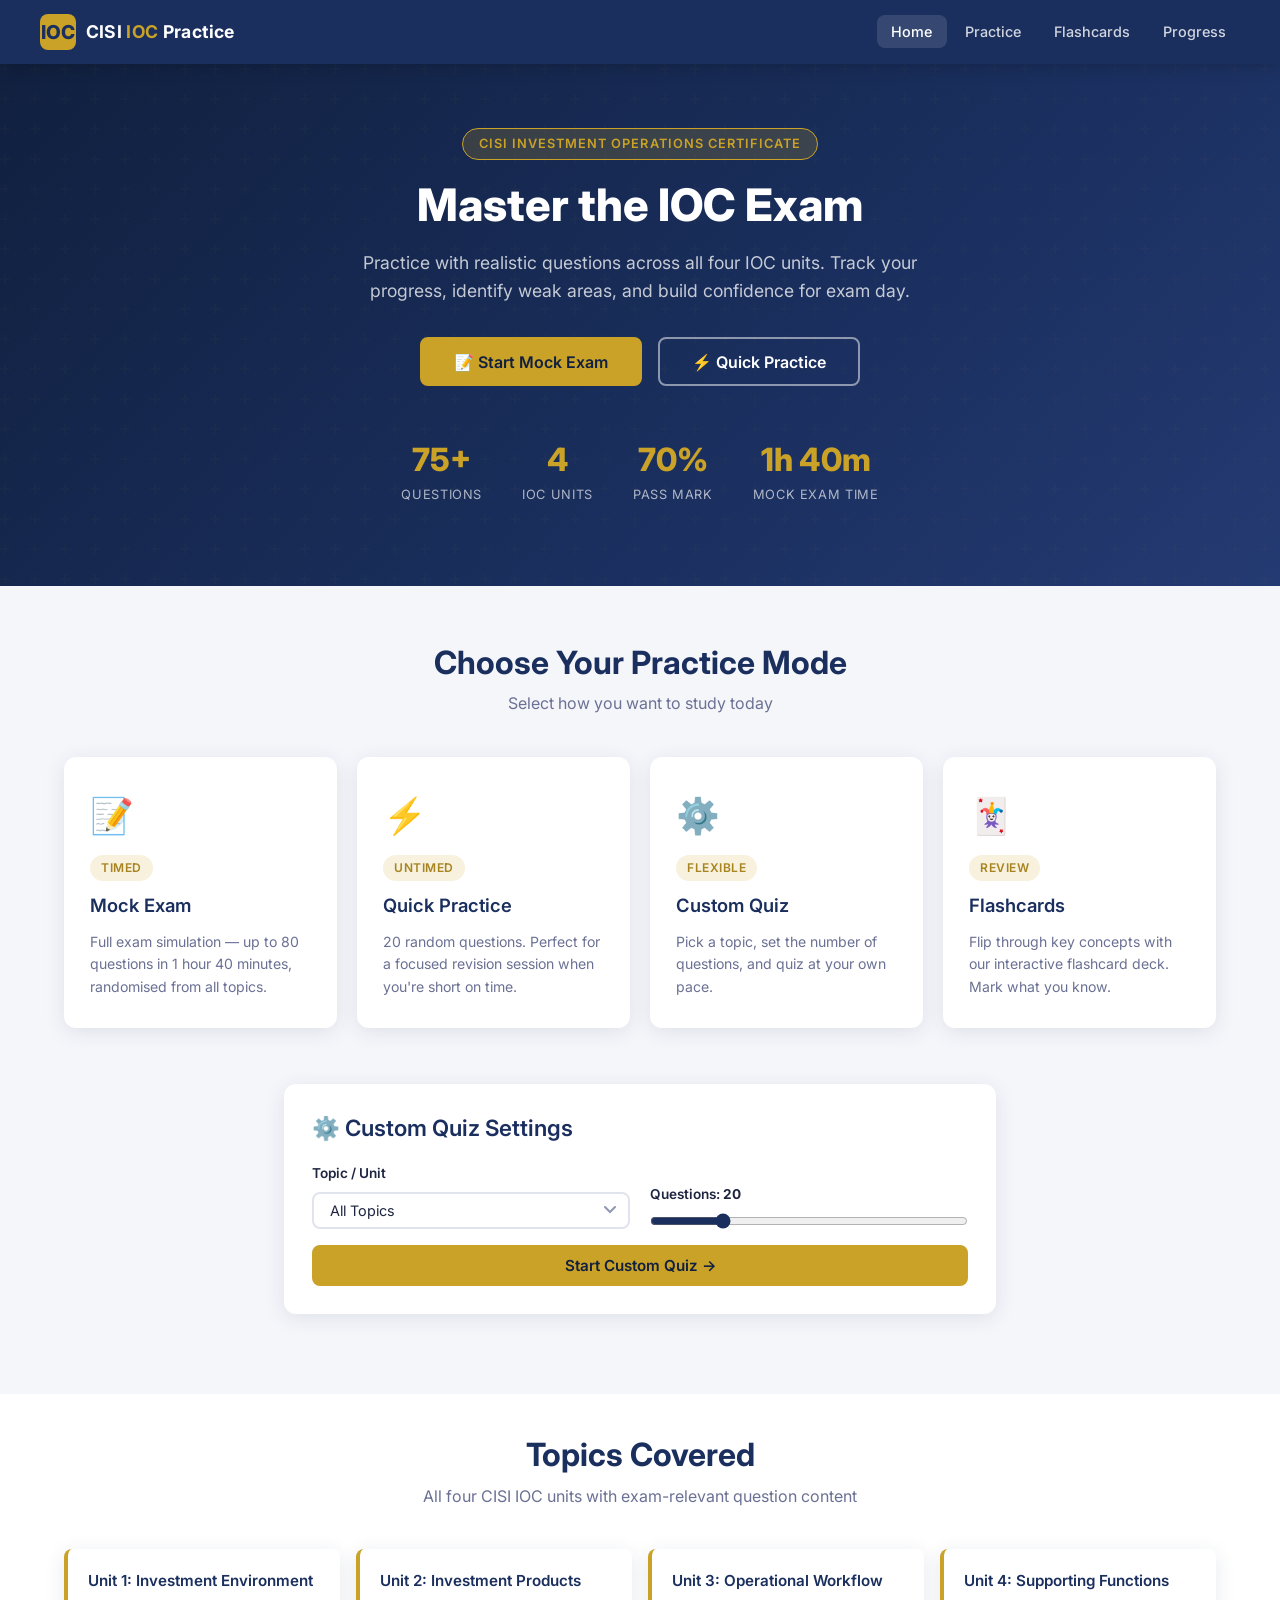
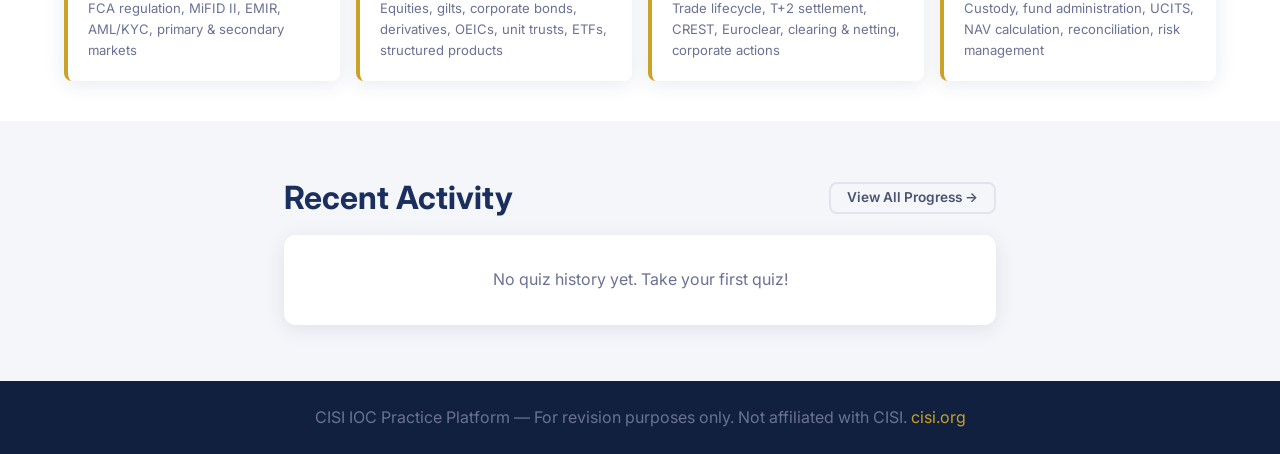
==== index.html @ 253b1c1a "Add full CISI IOC quiz platform (HTML+CSS+JS, 75 questions) Agent-Logs-Url: https://github.com/rajat" ====
<!DOCTYPE html>
<html lang="en">
<head>
  <meta charset="UTF-8">
  <meta name="viewport" content="width=device-width, initial-scale=1.0">
  <title>CISI IOC Practice Platform</title>
  <meta name="description" content="Practice questions for the CISI Investment Operations Certificate (IOC) exam. Mock exams, quick practice, flashcards and progress tracking.">
  <link rel="stylesheet" href="css/style.css">
  <link rel="icon" href="data:image/svg+xml,<svg xmlns='http://www.w3.org/2000/svg' viewBox='0 0 100 100'><text y='.9em' font-size='90'>📊</text></svg>">
</head>
<body>

<!-- ── Navigation ─────────────────────────────────────── -->
<nav class="navbar" role="navigation" aria-label="Main navigation">
  <div class="navbar__inner">
    <a href="index.html" class="navbar__brand" aria-label="CISI IOC Home">
      <div class="navbar__brand-icon" aria-hidden="true">IOC</div>
      <span class="navbar__brand-text">CISI <span>IOC</span> Practice</span>
    </a>
    <ul class="navbar__nav" role="list">
      <li><a href="index.html"     class="navbar__link active" aria-current="page">Home</a></li>
      <li><a href="quiz.html?mode=quick" class="navbar__link">Practice</a></li>
      <li><a href="flashcards.html" class="navbar__link">Flashcards</a></li>
      <li><a href="progress.html"  class="navbar__link">Progress</a></li>
    </ul>
    <button class="navbar__hamburger" aria-label="Toggle menu" aria-expanded="false">
      <span></span><span></span><span></span>
    </button>
  </div>
</nav>

<!-- ── Hero ───────────────────────────────────────────── -->
<header class="hero">
  <div class="container hero__inner">
    <div class="hero__badge">CISI Investment Operations Certificate</div>
    <h1>Master the IOC Exam</h1>
    <p>Practice with realistic questions across all four IOC units. Track your progress, identify weak areas, and build confidence for exam day.</p>
    <div class="hero__cta">
      <a href="quiz.html?mode=mock" class="btn btn--primary btn--lg">📝 Start Mock Exam</a>
      <a href="quiz.html?mode=quick" class="btn btn--secondary btn--lg">⚡ Quick Practice</a>
    </div>
    <div class="hero__stats">
      <div class="hero__stat">
        <div class="hero__stat-value">75+</div>
        <div class="hero__stat-label">Questions</div>
      </div>
      <div class="hero__stat">
        <div class="hero__stat-value">4</div>
        <div class="hero__stat-label">IOC Units</div>
      </div>
      <div class="hero__stat">
        <div class="hero__stat-value">70%</div>
        <div class="hero__stat-label">Pass Mark</div>
      </div>
      <div class="hero__stat">
        <div class="hero__stat-value">1h 40m</div>
        <div class="hero__stat-label">Mock Exam Time</div>
      </div>
    </div>
  </div>
</header>

<!-- ── Practice Modes ─────────────────────────────────── -->
<main>
  <section class="section">
    <div class="container">
      <div class="section__header">
        <h2>Choose Your Practice Mode</h2>
        <p>Select how you want to study today</p>
      </div>
      <div class="modes-grid">
        <a href="quiz.html?mode=mock" class="mode-card" aria-label="Start Mock Exam">
          <div class="mode-card__icon">📝</div>
          <div class="mode-card__tag">Timed</div>
          <h3>Mock Exam</h3>
          <p>Full exam simulation — up to 80 questions in 1 hour 40 minutes, randomised from all topics.</p>
        </a>
        <a href="quiz.html?mode=quick&count=20" class="mode-card" aria-label="Start Quick Practice">
          <div class="mode-card__icon">⚡</div>
          <div class="mode-card__tag">Untimed</div>
          <h3>Quick Practice</h3>
          <p>20 random questions. Perfect for a focused revision session when you're short on time.</p>
        </a>
        <a href="#custom" class="mode-card" aria-label="Start Custom Quiz" id="openCustom">
          <div class="mode-card__icon">⚙️</div>
          <div class="mode-card__tag">Flexible</div>
          <h3>Custom Quiz</h3>
          <p>Pick a topic, set the number of questions, and quiz at your own pace.</p>
        </a>
        <a href="flashcards.html" class="mode-card" aria-label="Open Flashcards">
          <div class="mode-card__icon">🃏</div>
          <div class="mode-card__tag">Review</div>
          <h3>Flashcards</h3>
          <p>Flip through key concepts with our interactive flashcard deck. Mark what you know.</p>
        </a>
      </div>
    </div>
  </section>

  <!-- ── Custom Quiz Config ──────────────────────────── -->
  <section class="section" id="custom" style="padding-top:0">
    <div class="container container--narrow">
      <div class="quiz-config">
        <h3>⚙️ Custom Quiz Settings</h3>
        <div class="config-row">
          <div class="config-field">
            <label for="topicSelect">Topic / Unit</label>
            <select id="topicSelect" class="quiz-select" aria-label="Select topic"></select>
          </div>
          <div class="config-field">
            <label for="countInput">Questions: <strong id="countLabel">20</strong></label>
            <input type="range" id="countInput" min="5" max="75" value="20" step="5"
                   style="width:100%;accent-color:var(--navy);" aria-label="Number of questions">
          </div>
        </div>
        <button id="startCustom" class="btn btn--primary btn--full">Start Custom Quiz →</button>
      </div>
    </div>
  </section>

  <!-- ── Topics Covered ─────────────────────────────── -->
  <section class="section" style="background:var(--white); padding:2.5rem 0;">
    <div class="container">
      <div class="section__header">
        <h2>Topics Covered</h2>
        <p>All four CISI IOC units with exam-relevant question content</p>
      </div>
      <div class="topics-list">
        <div class="topic-item">
          <h4>Unit 1: Investment Environment</h4>
          <p>FCA regulation, MiFID II, EMIR, AML/KYC, primary &amp; secondary markets</p>
        </div>
        <div class="topic-item">
          <h4>Unit 2: Investment Products</h4>
          <p>Equities, gilts, corporate bonds, derivatives, OEICs, unit trusts, ETFs, structured products</p>
        </div>
        <div class="topic-item">
          <h4>Unit 3: Operational Workflow</h4>
          <p>Trade lifecycle, T+2 settlement, CREST, Euroclear, clearing &amp; netting, corporate actions</p>
        </div>
        <div class="topic-item">
          <h4>Unit 4: Supporting Functions</h4>
          <p>Custody, fund administration, UCITS, NAV calculation, reconciliation, risk management</p>
        </div>
      </div>
    </div>
  </section>

  <!-- ── Recent History ─────────────────────────────── -->
  <section class="section">
    <div class="container container--narrow">
      <div class="flex justify-between items-center mb-2" style="flex-wrap:wrap;gap:0.75rem">
        <h2 style="color:var(--navy)">Recent Activity</h2>
        <a href="progress.html" class="btn btn--ghost btn--sm">View All Progress →</a>
      </div>
      <div class="card" style="padding:0.5rem 1.5rem">
        <div id="recentHistory"></div>
      </div>
    </div>
  </section>
</main>

<!-- ── Footer ─────────────────────────────────────────── -->
<footer class="footer">
  <p>CISI IOC Practice Platform &mdash; For revision purposes only. Not affiliated with CISI.
     <a href="https://www.cisi.org" target="_blank" rel="noopener">cisi.org</a>
  </p>
</footer>

<script src="js/questions.js"></script>
<script src="js/app.js"></script>
<script>
  // Custom quiz card click → scroll to config
  document.getElementById('openCustom').addEventListener('click', e => {
    e.preventDefault();
    document.getElementById('custom').scrollIntoView({ behavior: 'smooth' });
  });
</script>
</body>
</html>
---- css/style.css ----
/* =============================================
   CISI IOC Practice Platform — Main Stylesheet
   Color scheme: Navy #1a2f5e, Gold #c9a227,
                 White #ffffff, Light Grey #f5f6fa
   ============================================= */

@import url('https://fonts.googleapis.com/css2?family=Inter:wght@300;400;500;600;700;800&display=swap');

/* ---- CSS Variables ---- */
:root {
  --navy:        #1a2f5e;
  --navy-light:  #243a72;
  --navy-dark:   #11203f;
  --gold:        #c9a227;
  --gold-light:  #e2bb3d;
  --gold-dark:   #a88520;
  --white:       #ffffff;
  --grey-light:  #f5f6fa;
  --grey:        #e2e4ed;
  --grey-mid:    #9099b2;
  --grey-dark:   #4a5370;
  --text:        #1e2540;
  --text-light:  #6b7194;
  --success:     #2ecc71;
  --error:       #e74c3c;
  --warning:     #f39c12;
  --info:        #3498db;
  --radius:      12px;
  --radius-sm:   8px;
  --shadow:      0 4px 20px rgba(26,47,94,0.10);
  --shadow-lg:   0 8px 40px rgba(26,47,94,0.18);
  --transition:  all 0.25s cubic-bezier(.4,0,.2,1);
}

/* ---- Reset & Base ---- */
*, *::before, *::after { box-sizing: border-box; margin: 0; padding: 0; }

html { font-size: 16px; scroll-behavior: smooth; }

body {
  font-family: 'Inter', -apple-system, BlinkMacSystemFont, 'Segoe UI', sans-serif;
  background: var(--grey-light);
  color: var(--text);
  line-height: 1.6;
  min-height: 100vh;
}

a { color: var(--gold); text-decoration: none; transition: var(--transition); }
a:hover { color: var(--gold-dark); }

img { max-width: 100%; display: block; }

button { cursor: pointer; font-family: inherit; }

ul { list-style: none; }

/* ---- Typography ---- */
h1 { font-size: clamp(1.8rem, 4vw, 2.8rem); font-weight: 800; line-height: 1.2; }
h2 { font-size: clamp(1.4rem, 3vw, 2rem);   font-weight: 700; line-height: 1.3; }
h3 { font-size: clamp(1.1rem, 2vw, 1.4rem); font-weight: 600; line-height: 1.4; }
h4 { font-size: 1.05rem; font-weight: 600; }
p  { font-size: 1rem; color: var(--text-light); }

/* ---- Layout ---- */
.container {
  width: 100%;
  max-width: 1200px;
  margin: 0 auto;
  padding: 0 1.5rem;
}

.container--narrow { max-width: 760px; }
.container--medium { max-width: 960px; }

/* ---- Header / Navbar ---- */
.navbar {
  background: var(--navy);
  padding: 0 1.5rem;
  position: sticky;
  top: 0;
  z-index: 100;
  box-shadow: 0 2px 16px rgba(0,0,0,0.20);
}

.navbar__inner {
  display: flex;
  align-items: center;
  justify-content: space-between;
  max-width: 1200px;
  margin: 0 auto;
  height: 64px;
}

.navbar__brand {
  display: flex;
  align-items: center;
  gap: 0.6rem;
  text-decoration: none;
}

.navbar__brand-icon {
  width: 36px;
  height: 36px;
  background: var(--gold);
  border-radius: 8px;
  display: flex;
  align-items: center;
  justify-content: center;
  font-size: 1.2rem;
  font-weight: 800;
  color: var(--navy);
}

.navbar__brand-text {
  font-size: 1.1rem;
  font-weight: 700;
  color: var(--white);
  letter-spacing: 0.02em;
}

.navbar__brand-text span {
  color: var(--gold);
}

.navbar__nav {
  display: flex;
  gap: 0.25rem;
  align-items: center;
}

.navbar__link {
  color: rgba(255,255,255,0.8);
  padding: 0.5rem 0.9rem;
  border-radius: var(--radius-sm);
  font-size: 0.9rem;
  font-weight: 500;
  transition: var(--transition);
  text-decoration: none;
}

.navbar__link:hover,
.navbar__link.active {
  color: var(--white);
  background: rgba(255,255,255,0.12);
}

.navbar__hamburger {
  display: none;
  flex-direction: column;
  gap: 5px;
  background: none;
  border: none;
  padding: 4px;
}

.navbar__hamburger span {
  display: block;
  width: 22px;
  height: 2px;
  background: var(--white);
  border-radius: 2px;
  transition: var(--transition);
}

/* ---- Hero Section ---- */
.hero {
  background: linear-gradient(135deg, var(--navy-dark) 0%, var(--navy) 60%, var(--navy-light) 100%);
  color: var(--white);
  padding: 4rem 1.5rem 5rem;
  text-align: center;
  position: relative;
  overflow: hidden;
}

.hero::before {
  content: '';
  position: absolute;
  inset: 0;
  background: url("data:image/svg+xml,%3Csvg width='60' height='60' viewBox='0 0 60 60' xmlns='http://www.w3.org/2000/svg'%3E%3Cg fill='none' fill-rule='evenodd'%3E%3Cg fill='%23c9a227' fill-opacity='0.04'%3E%3Cpath d='M36 34v-4h-2v4h-4v2h4v4h2v-4h4v-2h-4zm0-30V0h-2v4h-4v2h4v4h2V6h4V4h-4zM6 34v-4H4v4H0v2h4v4h2v-4h4v-2H6zM6 4V0H4v4H0v2h4v4h2V6h4V4H6z'/%3E%3C/g%3E%3C/g%3E%3C/svg%3E");
  opacity: 0.6;
}

.hero__inner { position: relative; z-index: 1; }

.hero__badge {
  display: inline-block;
  background: rgba(201,162,39,0.20);
  border: 1px solid var(--gold);
  color: var(--gold);
  padding: 0.3rem 1rem;
  border-radius: 50px;
  font-size: 0.8rem;
  font-weight: 600;
  letter-spacing: 0.08em;
  text-transform: uppercase;
  margin-bottom: 1.2rem;
}

.hero h1 { color: var(--white); margin-bottom: 1rem; }
.hero p   { font-size: 1.1rem; color: rgba(255,255,255,0.75); max-width: 560px; margin: 0 auto 2rem; }

.hero__cta {
  display: flex;
  gap: 1rem;
  justify-content: center;
  flex-wrap: wrap;
}

.hero__stats {
  display: flex;
  gap: 2.5rem;
  justify-content: center;
  margin-top: 3rem;
  flex-wrap: wrap;
}

.hero__stat { text-align: center; }
.hero__stat-value { font-size: 2rem; font-weight: 800; color: var(--gold); }
.hero__stat-label { font-size: 0.8rem; color: rgba(255,255,255,0.65); text-transform: uppercase; letter-spacing: 0.05em; }

/* ---- Buttons ---- */
.btn {
  display: inline-flex;
  align-items: center;
  gap: 0.5rem;
  padding: 0.7rem 1.6rem;
  border-radius: var(--radius-sm);
  font-size: 0.95rem;
  font-weight: 600;
  border: 2px solid transparent;
  transition: var(--transition);
  text-decoration: none;
  line-height: 1;
  white-space: nowrap;
}

.btn:focus-visible {
  outline: 3px solid var(--gold);
  outline-offset: 2px;
}

.btn--primary {
  background: var(--gold);
  color: var(--navy-dark);
  border-color: var(--gold);
}
.btn--primary:hover { background: var(--gold-light); border-color: var(--gold-light); color: var(--navy-dark); transform: translateY(-1px); box-shadow: 0 4px 12px rgba(201,162,39,0.35); }

.btn--secondary {
  background: transparent;
  color: var(--white);
  border-color: rgba(255,255,255,0.5);
}
.btn--secondary:hover { background: rgba(255,255,255,0.10); border-color: var(--white); color: var(--white); }

.btn--outline {
  background: transparent;
  color: var(--navy);
  border-color: var(--navy);
}
.btn--outline:hover { background: var(--navy); color: var(--white); }

.btn--ghost {
  background: transparent;
  color: var(--grey-dark);
  border-color: var(--grey);
}
.btn--ghost:hover { background: var(--grey-light); border-color: var(--grey-mid); color: var(--text); }

.btn--danger {
  background: var(--error);
  color: var(--white);
  border-color: var(--error);
}
.btn--danger:hover { background: #c0392b; border-color: #c0392b; }

.btn--success {
  background: var(--success);
  color: var(--white);
  border-color: var(--success);
}

.btn--lg { padding: 0.9rem 2rem; font-size: 1rem; }
.btn--sm { padding: 0.45rem 1rem; font-size: 0.85rem; }
.btn--full { width: 100%; justify-content: center; }
.btn:disabled { opacity: 0.45; cursor: not-allowed; pointer-events: none; }

/* ---- Cards ---- */
.card {
  background: var(--white);
  border-radius: var(--radius);
  box-shadow: var(--shadow);
  padding: 1.5rem;
  transition: var(--transition);
}

.card:hover { box-shadow: var(--shadow-lg); }

.card--navy {
  background: var(--navy);
  color: var(--white);
}

.card--navy h3, .card--navy p { color: rgba(255,255,255,0.9); }

.card__icon {
  width: 52px;
  height: 52px;
  border-radius: 12px;
  display: flex;
  align-items: center;
  justify-content: center;
  font-size: 1.5rem;
  margin-bottom: 1rem;
}

.card__icon--gold  { background: rgba(201,162,39,0.15); color: var(--gold); }
.card__icon--navy  { background: rgba(26,47,94,0.10);   color: var(--navy); }
.card__icon--green { background: rgba(46,204,113,0.15); color: var(--success); }
.card__icon--blue  { background: rgba(52,152,219,0.15); color: var(--info); }

/* ---- Mode Cards Grid ---- */
.modes-grid {
  display: grid;
  grid-template-columns: repeat(auto-fit, minmax(240px, 1fr));
  gap: 1.25rem;
}

.mode-card {
  background: var(--white);
  border-radius: var(--radius);
  box-shadow: var(--shadow);
  padding: 1.75rem 1.5rem;
  display: flex;
  flex-direction: column;
  gap: 0.75rem;
  cursor: pointer;
  border: 2px solid transparent;
  text-decoration: none;
  color: inherit;
  transition: var(--transition);
}

.mode-card:hover {
  border-color: var(--gold);
  box-shadow: var(--shadow-lg);
  transform: translateY(-3px);
  color: inherit;
}

.mode-card__icon { font-size: 2.2rem; }
.mode-card h3 { color: var(--navy); font-size: 1.15rem; }
.mode-card p  { font-size: 0.88rem; color: var(--text-light); }

.mode-card__tag {
  display: inline-block;
  padding: 0.2rem 0.7rem;
  border-radius: 50px;
  font-size: 0.75rem;
  font-weight: 600;
  letter-spacing: 0.04em;
  text-transform: uppercase;
  background: rgba(201,162,39,0.15);
  color: var(--gold-dark);
  width: fit-content;
}

/* ---- Section ---- */
.section {
  padding: 3.5rem 0;
}

.section__header {
  text-align: center;
  margin-bottom: 2.5rem;
}

.section__header h2 { color: var(--navy); margin-bottom: 0.5rem; }
.section__header p  { max-width: 520px; margin: 0 auto; }

/* ---- Quiz Page ---- */
.quiz-layout {
  display: grid;
  grid-template-rows: auto 1fr;
  min-height: calc(100vh - 64px);
}

.quiz-topbar {
  background: var(--white);
  border-bottom: 1px solid var(--grey);
  padding: 0.875rem 1.5rem;
  display: flex;
  align-items: center;
  gap: 1rem;
  flex-wrap: wrap;
}

.quiz-topbar__meta {
  display: flex;
  align-items: center;
  gap: 1rem;
  flex: 1;
  flex-wrap: wrap;
}

.quiz-badge {
  background: rgba(26,47,94,0.10);
  color: var(--navy);
  border-radius: 6px;
  padding: 0.25rem 0.75rem;
  font-size: 0.82rem;
  font-weight: 600;
}

.quiz-topbar__title {
  font-size: 0.95rem;
  font-weight: 600;
  color: var(--text);
}

/* Timer */
.timer {
  display: flex;
  align-items: center;
  gap: 0.4rem;
  font-size: 1rem;
  font-weight: 700;
  color: var(--navy);
  background: var(--grey-light);
  padding: 0.35rem 0.85rem;
  border-radius: var(--radius-sm);
  min-width: 90px;
  justify-content: center;
}

.timer__icon { font-size: 1rem; }

.timer--warning { color: var(--warning); background: rgba(243,156,18,0.12); }
.timer--danger  { color: var(--error);   background: rgba(231,76,60,0.12); animation: pulse 1s infinite; }

@keyframes pulse {
  0%, 100% { opacity: 1; }
  50%       { opacity: 0.65; }
}

/* Progress bar */
.progress-bar-wrapper {
  background: var(--grey);
  border-radius: 50px;
  height: 8px;
  overflow: hidden;
  width: 100%;
}

.progress-bar {
  height: 100%;
  background: linear-gradient(90deg, var(--navy), var(--gold));
  border-radius: 50px;
  transition: width 0.4s ease;
}

/* Quiz body */
.quiz-body {
  padding: 2rem 1.5rem;
  max-width: 860px;
  margin: 0 auto;
  width: 100%;
}

.quiz-progress-row {
  display: flex;
  align-items: center;
  gap: 1rem;
  margin-bottom: 1.5rem;
}

.quiz-progress-row span { font-size: 0.85rem; color: var(--text-light); white-space: nowrap; }

/* Question card */
.question-card {
  background: var(--white);
  border-radius: var(--radius);
  box-shadow: var(--shadow);
  padding: 2rem;
  margin-bottom: 1.5rem;
}

.question-card__unit {
  font-size: 0.78rem;
  font-weight: 600;
  color: var(--gold-dark);
  text-transform: uppercase;
  letter-spacing: 0.06em;
  margin-bottom: 0.5rem;
}

.question-card__text {
  font-size: 1.1rem;
  font-weight: 500;
  color: var(--text);
  line-height: 1.65;
  margin-bottom: 1.75rem;
}

/* Answer options */
.options-list {
  display: flex;
  flex-direction: column;
  gap: 0.75rem;
}

.option-btn {
  display: flex;
  align-items: flex-start;
  gap: 0.875rem;
  width: 100%;
  padding: 1rem 1.25rem;
  border: 2px solid var(--grey);
  border-radius: var(--radius-sm);
  background: var(--white);
  font-size: 0.95rem;
  color: var(--text);
  text-align: left;
  cursor: pointer;
  transition: var(--transition);
  line-height: 1.5;
}

.option-btn:hover:not(:disabled) {
  border-color: var(--navy);
  background: rgba(26,47,94,0.04);
}

.option-btn:focus-visible {
  outline: 3px solid var(--gold);
  outline-offset: 2px;
}

.option-btn__letter {
  flex-shrink: 0;
  width: 28px;
  height: 28px;
  border-radius: 50%;
  background: var(--grey-light);
  display: flex;
  align-items: center;
  justify-content: center;
  font-size: 0.8rem;
  font-weight: 700;
  color: var(--grey-dark);
  transition: var(--transition);
}

.option-btn.selected {
  border-color: var(--navy);
  background: rgba(26,47,94,0.06);
}

.option-btn.selected .option-btn__letter {
  background: var(--navy);
  color: var(--white);
}

.option-btn.correct {
  border-color: var(--success);
  background: rgba(46,204,113,0.08);
}

.option-btn.correct .option-btn__letter {
  background: var(--success);
  color: var(--white);
}

.option-btn.incorrect {
  border-color: var(--error);
  background: rgba(231,76,60,0.08);
}

.option-btn.incorrect .option-btn__letter {
  background: var(--error);
  color: var(--white);
}

.option-btn:disabled { cursor: default; }

/* Explanation */
.explanation-box {
  background: rgba(52,152,219,0.08);
  border-left: 4px solid var(--info);
  border-radius: 0 var(--radius-sm) var(--radius-sm) 0;
  padding: 1rem 1.25rem;
  margin-top: 1.25rem;
  display: none;
}

.explanation-box.show { display: block; }
.explanation-box__label { font-size: 0.8rem; font-weight: 700; color: var(--info); text-transform: uppercase; letter-spacing: 0.06em; margin-bottom: 0.3rem; }
.explanation-box__text  { font-size: 0.92rem; color: var(--text); line-height: 1.6; }

/* Quiz nav */
.quiz-nav {
  display: flex;
  align-items: center;
  justify-content: space-between;
  flex-wrap: wrap;
  gap: 1rem;
  margin-top: 1rem;
}

.quiz-nav__left, .quiz-nav__right { display: flex; gap: 0.6rem; flex-wrap: wrap; }

/* Question grid (for review) */
.question-grid {
  display: grid;
  grid-template-columns: repeat(auto-fill, minmax(36px, 1fr));
  gap: 6px;
  max-width: 480px;
}

.q-dot {
  width: 36px;
  height: 36px;
  border-radius: 6px;
  border: 2px solid var(--grey);
  background: var(--white);
  font-size: 0.75rem;
  font-weight: 600;
  color: var(--text-light);
  cursor: pointer;
  transition: var(--transition);
  display: flex;
  align-items: center;
  justify-content: center;
}

.q-dot:hover { border-color: var(--navy); }
.q-dot.answered { background: var(--navy); color: var(--white); border-color: var(--navy); }
.q-dot.current  { border-color: var(--gold); background: rgba(201,162,39,0.15); color: var(--gold-dark); }
.q-dot.correct  { background: var(--success); color: var(--white); border-color: var(--success); }
.q-dot.incorrect { background: var(--error); color: var(--white); border-color: var(--error); }

/* ---- Results Page ---- */
.results-hero {
  background: linear-gradient(135deg, var(--navy-dark), var(--navy));
  color: var(--white);
  padding: 3rem 1.5rem;
  text-align: center;
}

.score-ring-wrapper { margin: 0 auto 1.5rem; }

.score-ring {
  position: relative;
  width: 160px;
  height: 160px;
  margin: 0 auto;
}

.score-ring svg { transform: rotate(-90deg); }

.score-ring__bg  { fill: none; stroke: rgba(255,255,255,0.15); stroke-width: 10; }
.score-ring__fill { fill: none; stroke: var(--gold); stroke-width: 10; stroke-linecap: round; transition: stroke-dashoffset 1s ease; }

.score-ring__text {
  position: absolute;
  inset: 0;
  display: flex;
  flex-direction: column;
  align-items: center;
  justify-content: center;
}

.score-ring__pct  { font-size: 2.2rem; font-weight: 800; color: var(--white); line-height: 1; }
.score-ring__label { font-size: 0.8rem; color: rgba(255,255,255,0.65); }

.pass-badge {
  display: inline-block;
  padding: 0.45rem 1.4rem;
  border-radius: 50px;
  font-size: 1rem;
  font-weight: 700;
  letter-spacing: 0.06em;
  text-transform: uppercase;
  margin-bottom: 0.75rem;
}

.pass-badge--pass { background: var(--success); color: var(--white); }
.pass-badge--fail { background: var(--error);   color: var(--white); }

.results-stats {
  display: flex;
  gap: 2rem;
  justify-content: center;
  margin-top: 1.5rem;
  flex-wrap: wrap;
}

.results-stat { text-align: center; }
.results-stat-value { font-size: 1.5rem; font-weight: 800; color: var(--white); }
.results-stat-label { font-size: 0.78rem; color: rgba(255,255,255,0.6); text-transform: uppercase; letter-spacing: 0.05em; }

/* Topic breakdown */
.topic-breakdown { margin-bottom: 2rem; }
.topic-row {
  display: flex;
  align-items: center;
  gap: 1rem;
  margin-bottom: 0.75rem;
  flex-wrap: wrap;
}
.topic-row__name { min-width: 180px; font-size: 0.9rem; font-weight: 500; color: var(--text); }
.topic-row__bar  { flex: 1; min-width: 120px; }
.topic-row__score{ font-size: 0.85rem; font-weight: 600; color: var(--text); min-width: 60px; text-align: right; }

/* Review list */
.review-item {
  background: var(--white);
  border-radius: var(--radius);
  box-shadow: var(--shadow);
  margin-bottom: 1rem;
  overflow: hidden;
}

.review-item__header {
  display: flex;
  align-items: center;
  gap: 1rem;
  padding: 1rem 1.25rem;
  cursor: pointer;
  user-select: none;
}

.review-item__header:hover { background: var(--grey-light); }

.review-item__num {
  width: 32px;
  height: 32px;
  border-radius: 8px;
  display: flex;
  align-items: center;
  justify-content: center;
  font-size: 0.82rem;
  font-weight: 700;
  flex-shrink: 0;
}

.review-item__num--correct  { background: rgba(46,204,113,0.15); color: var(--success); }
.review-item__num--incorrect { background: rgba(231,76,60,0.15);  color: var(--error);   }

.review-item__question { flex: 1; font-size: 0.93rem; font-weight: 500; color: var(--text); }
.review-item__chevron  { color: var(--grey-mid); transition: var(--transition); font-size: 0.85rem; }
.review-item.open .review-item__chevron { transform: rotate(180deg); }

.review-item__body {
  display: none;
  padding: 0 1.25rem 1.25rem;
}

.review-item.open .review-item__body { display: block; }

.review-answer {
  font-size: 0.88rem;
  padding: 0.5rem 0.75rem;
  border-radius: var(--radius-sm);
  margin-bottom: 0.5rem;
}
.review-answer--correct  { background: rgba(46,204,113,0.12); color: #1a8c4e; font-weight: 500; }
.review-answer--incorrect { background: rgba(231,76,60,0.10);  color: #c0392b; font-weight: 500; }

/* ---- Flashcard Page ---- */
.flashcard-scene {
  perspective: 1000px;
  width: 100%;
  max-width: 600px;
  margin: 0 auto 2rem;
  aspect-ratio: 3/2;
  cursor: pointer;
}

.flashcard {
  width: 100%;
  height: 100%;
  position: relative;
  transform-style: preserve-3d;
  transition: transform 0.55s cubic-bezier(.4,0,.2,1);
  border-radius: var(--radius);
}

.flashcard.flipped { transform: rotateY(180deg); }

.flashcard__face {
  position: absolute;
  inset: 0;
  backface-visibility: hidden;
  border-radius: var(--radius);
  padding: 2rem;
  display: flex;
  flex-direction: column;
  justify-content: center;
  align-items: center;
  text-align: center;
  box-shadow: var(--shadow-lg);
}

.flashcard__front {
  background: var(--navy);
  color: var(--white);
}

.flashcard__front .flashcard__label {
  font-size: 0.72rem;
  font-weight: 700;
  text-transform: uppercase;
  letter-spacing: 0.1em;
  color: var(--gold);
  margin-bottom: 1rem;
}

.flashcard__front .flashcard__text {
  font-size: 1.05rem;
  line-height: 1.65;
  color: rgba(255,255,255,0.92);
}

.flashcard__back {
  background: var(--white);
  color: var(--text);
  transform: rotateY(180deg);
}

.flashcard__back .flashcard__label {
  font-size: 0.72rem;
  font-weight: 700;
  text-transform: uppercase;
  letter-spacing: 0.1em;
  color: var(--success);
  margin-bottom: 1rem;
}

.flashcard__back .flashcard__text {
  font-size: 0.97rem;
  line-height: 1.65;
  color: var(--text);
}

.flashcard__hint {
  margin-top: 1.25rem;
  font-size: 0.78rem;
  color: rgba(255,255,255,0.4);
}

.flashcard__back .flashcard__hint {
  color: var(--text-light);
}

.fc-controls {
  display: flex;
  align-items: center;
  justify-content: center;
  gap: 1rem;
  flex-wrap: wrap;
  margin-bottom: 1.5rem;
}

.fc-progress {
  text-align: center;
  font-size: 0.88rem;
  color: var(--text-light);
  margin-bottom: 1.5rem;
}

.fc-mark-btns {
  display: flex;
  gap: 0.75rem;
  justify-content: center;
  flex-wrap: wrap;
}

.btn--known    { background: rgba(46,204,113,0.15); color: var(--success); border-color: var(--success); }
.btn--known:hover { background: var(--success); color: var(--white); }
.btn--review   { background: rgba(243,156,18,0.12); color: var(--warning); border-color: var(--warning); }
.btn--review:hover { background: var(--warning); color: var(--white); }

.fc-topic-filter {
  display: flex;
  gap: 0.75rem;
  align-items: center;
  justify-content: center;
  margin-bottom: 2rem;
  flex-wrap: wrap;
}

.fc-filter-label { font-size: 0.88rem; font-weight: 500; color: var(--text); }

select.fc-select,
select.quiz-select {
  padding: 0.5rem 1rem;
  border: 2px solid var(--grey);
  border-radius: var(--radius-sm);
  font-family: inherit;
  font-size: 0.9rem;
  color: var(--text);
  background: var(--white);
  cursor: pointer;
  transition: var(--transition);
  appearance: none;
  background-image: url("data:image/svg+xml,%3Csvg xmlns='http://www.w3.org/2000/svg' width='12' height='8' viewBox='0 0 12 8'%3E%3Cpath d='M1 1l5 5 5-5' stroke='%239099b2' stroke-width='2' fill='none' stroke-linecap='round'/%3E%3C/svg%3E");
  background-repeat: no-repeat;
  background-position: right 0.75rem center;
  padding-right: 2.25rem;
}

select.fc-select:focus,
select.quiz-select:focus {
  outline: none;
  border-color: var(--navy);
}

/* ---- Progress Dashboard ---- */
.stats-grid {
  display: grid;
  grid-template-columns: repeat(auto-fit, minmax(160px, 1fr));
  gap: 1rem;
  margin-bottom: 2rem;
}

.stat-card {
  background: var(--white);
  border-radius: var(--radius);
  box-shadow: var(--shadow);
  padding: 1.25rem;
  text-align: center;
}

.stat-card__value { font-size: 2rem; font-weight: 800; color: var(--navy); }
.stat-card__label { font-size: 0.8rem; color: var(--text-light); text-transform: uppercase; letter-spacing: 0.05em; margin-top: 0.2rem; }

.chart-card {
  background: var(--white);
  border-radius: var(--radius);
  box-shadow: var(--shadow);
  padding: 1.5rem;
  margin-bottom: 1.5rem;
}

.chart-card h3 { color: var(--navy); margin-bottom: 1.25rem; font-size: 1rem; }
.chart-card canvas { max-height: 280px; }

.weak-areas { margin-bottom: 2rem; }
.weak-tag {
  display: inline-block;
  background: rgba(231,76,60,0.10);
  color: var(--error);
  border: 1px solid rgba(231,76,60,0.25);
  border-radius: 50px;
  padding: 0.3rem 0.9rem;
  font-size: 0.82rem;
  font-weight: 500;
  margin: 0.25rem;
}

.history-list { margin-bottom: 2rem; }
.history-row {
  display: flex;
  align-items: center;
  gap: 0.75rem;
  padding: 0.75rem 0;
  border-bottom: 1px solid var(--grey);
  font-size: 0.9rem;
  flex-wrap: wrap;
}

.history-row:last-child { border-bottom: none; }
.history-row__date  { color: var(--text-light); min-width: 100px; font-size: 0.82rem; }
.history-row__mode  { flex: 1; font-weight: 500; }
.history-row__score { font-weight: 700; }
.history-row__score--pass { color: var(--success); }
.history-row__score--fail { color: var(--error); }

/* ---- Empty state ---- */
.empty-state {
  text-align: center;
  padding: 3rem 1rem;
  color: var(--text-light);
}

.empty-state__icon { font-size: 3rem; margin-bottom: 1rem; }
.empty-state h3 { color: var(--text); margin-bottom: 0.5rem; }

/* ---- Modal ---- */
.modal-overlay {
  position: fixed;
  inset: 0;
  background: rgba(0,0,0,0.55);
  display: flex;
  align-items: center;
  justify-content: center;
  z-index: 200;
  padding: 1rem;
  opacity: 0;
  visibility: hidden;
  transition: var(--transition);
}

.modal-overlay.open { opacity: 1; visibility: visible; }

.modal {
  background: var(--white);
  border-radius: var(--radius);
  box-shadow: var(--shadow-lg);
  padding: 2rem;
  max-width: 480px;
  width: 100%;
  transform: translateY(16px);
  transition: var(--transition);
}

.modal-overlay.open .modal { transform: translateY(0); }

.modal h3 { color: var(--navy); margin-bottom: 0.75rem; }
.modal p  { margin-bottom: 1.5rem; }
.modal__btns { display: flex; gap: 0.75rem; justify-content: flex-end; flex-wrap: wrap; }

/* ---- Home config section ---- */
.quiz-config {
  background: var(--white);
  border-radius: var(--radius);
  box-shadow: var(--shadow);
  padding: 1.75rem;
  margin-bottom: 1.5rem;
}

.quiz-config h3 { color: var(--navy); margin-bottom: 1.25rem; }

.config-row {
  display: flex;
  gap: 1.25rem;
  align-items: flex-end;
  flex-wrap: wrap;
  margin-bottom: 1rem;
}

.config-field {
  display: flex;
  flex-direction: column;
  gap: 0.4rem;
  flex: 1;
  min-width: 160px;
}

.config-field label {
  font-size: 0.85rem;
  font-weight: 600;
  color: var(--text);
}

/* ---- Topics info ---- */
.topics-list {
  display: grid;
  grid-template-columns: repeat(auto-fit, minmax(220px, 1fr));
  gap: 1rem;
}

.topic-item {
  background: var(--white);
  border-radius: var(--radius-sm);
  box-shadow: var(--shadow);
  padding: 1.25rem;
  border-left: 4px solid var(--gold);
}

.topic-item h4 { color: var(--navy); margin-bottom: 0.3rem; font-size: 0.95rem; }
.topic-item p  { font-size: 0.82rem; }

/* ---- Divider ---- */
.divider { border: none; border-top: 1px solid var(--grey); margin: 1.5rem 0; }

/* ---- Toast notification ---- */
.toast {
  position: fixed;
  bottom: 1.5rem;
  right: 1.5rem;
  background: var(--navy);
  color: var(--white);
  padding: 0.85rem 1.25rem;
  border-radius: var(--radius-sm);
  box-shadow: var(--shadow-lg);
  font-size: 0.9rem;
  font-weight: 500;
  z-index: 300;
  transform: translateY(80px);
  opacity: 0;
  transition: var(--transition);
  max-width: 320px;
}

.toast.show { transform: translateY(0); opacity: 1; }
.toast--success { background: var(--success); }
.toast--error   { background: var(--error);   }

/* ---- Footer ---- */
.footer {
  background: var(--navy-dark);
  color: rgba(255,255,255,0.55);
  text-align: center;
  padding: 1.5rem;
  font-size: 0.83rem;
  margin-top: auto;
}

.footer a { color: var(--gold); }

/* ---- Utility ---- */
.text-center { text-align: center; }
.text-navy   { color: var(--navy) !important; }
.text-gold   { color: var(--gold) !important; }
.text-success{ color: var(--success) !important; }
.text-error  { color: var(--error) !important; }
.mt-1  { margin-top: 0.5rem; }
.mt-2  { margin-top: 1rem; }
.mt-3  { margin-top: 1.5rem; }
.mb-1  { margin-bottom: 0.5rem; }
.mb-2  { margin-bottom: 1rem; }
.mb-3  { margin-bottom: 1.5rem; }
.gap-1 { gap: 0.5rem; }
.flex  { display: flex; }
.flex-wrap { flex-wrap: wrap; }
.items-center { align-items: center; }
.justify-between { justify-content: space-between; }
.justify-center  { justify-content: center; }
.hidden  { display: none !important; }
.sr-only { position: absolute; width: 1px; height: 1px; overflow: hidden; clip: rect(0,0,0,0); white-space: nowrap; }

/* ---- Responsive ---- */
@media (max-width: 768px) {
  .navbar__nav { 
    display: none; 
    position: absolute; 
    top: 64px; 
    left: 0; 
    right: 0; 
    background: var(--navy-dark); 
    flex-direction: column; 
    padding: 1rem;
    gap: 0.25rem;
    box-shadow: 0 4px 20px rgba(0,0,0,0.2);
  }
  .navbar__nav.open { display: flex; }
  .navbar__link { padding: 0.65rem 1rem; border-radius: var(--radius-sm); }
  .navbar__hamburger { display: flex; }

  .hero { padding: 2.5rem 1rem 3rem; }
  .hero__stats { gap: 1.5rem; }

  .quiz-config .config-row { flex-direction: column; }

  .topic-row__name { min-width: 120px; }

  .quiz-topbar { padding: 0.6rem 1rem; }

  .question-card { padding: 1.25rem; }
  .question-card__text { font-size: 1rem; }

  .flashcard-scene { aspect-ratio: 4/3; }
  .flashcard__face { padding: 1.5rem; }

  .quiz-nav { flex-direction: column; }
  .quiz-nav__left, .quiz-nav__right { width: 100%; }
  .quiz-nav__left .btn, .quiz-nav__right .btn { flex: 1; justify-content: center; }
}

@media (max-width: 480px) {
  .modes-grid { grid-template-columns: 1fr 1fr; }
  .hero__cta { flex-direction: column; align-items: center; }
  .btn--lg { width: 100%; justify-content: center; }
  .stats-grid { grid-template-columns: 1fr 1fr; }
  .results-stats { gap: 1.25rem; }
}
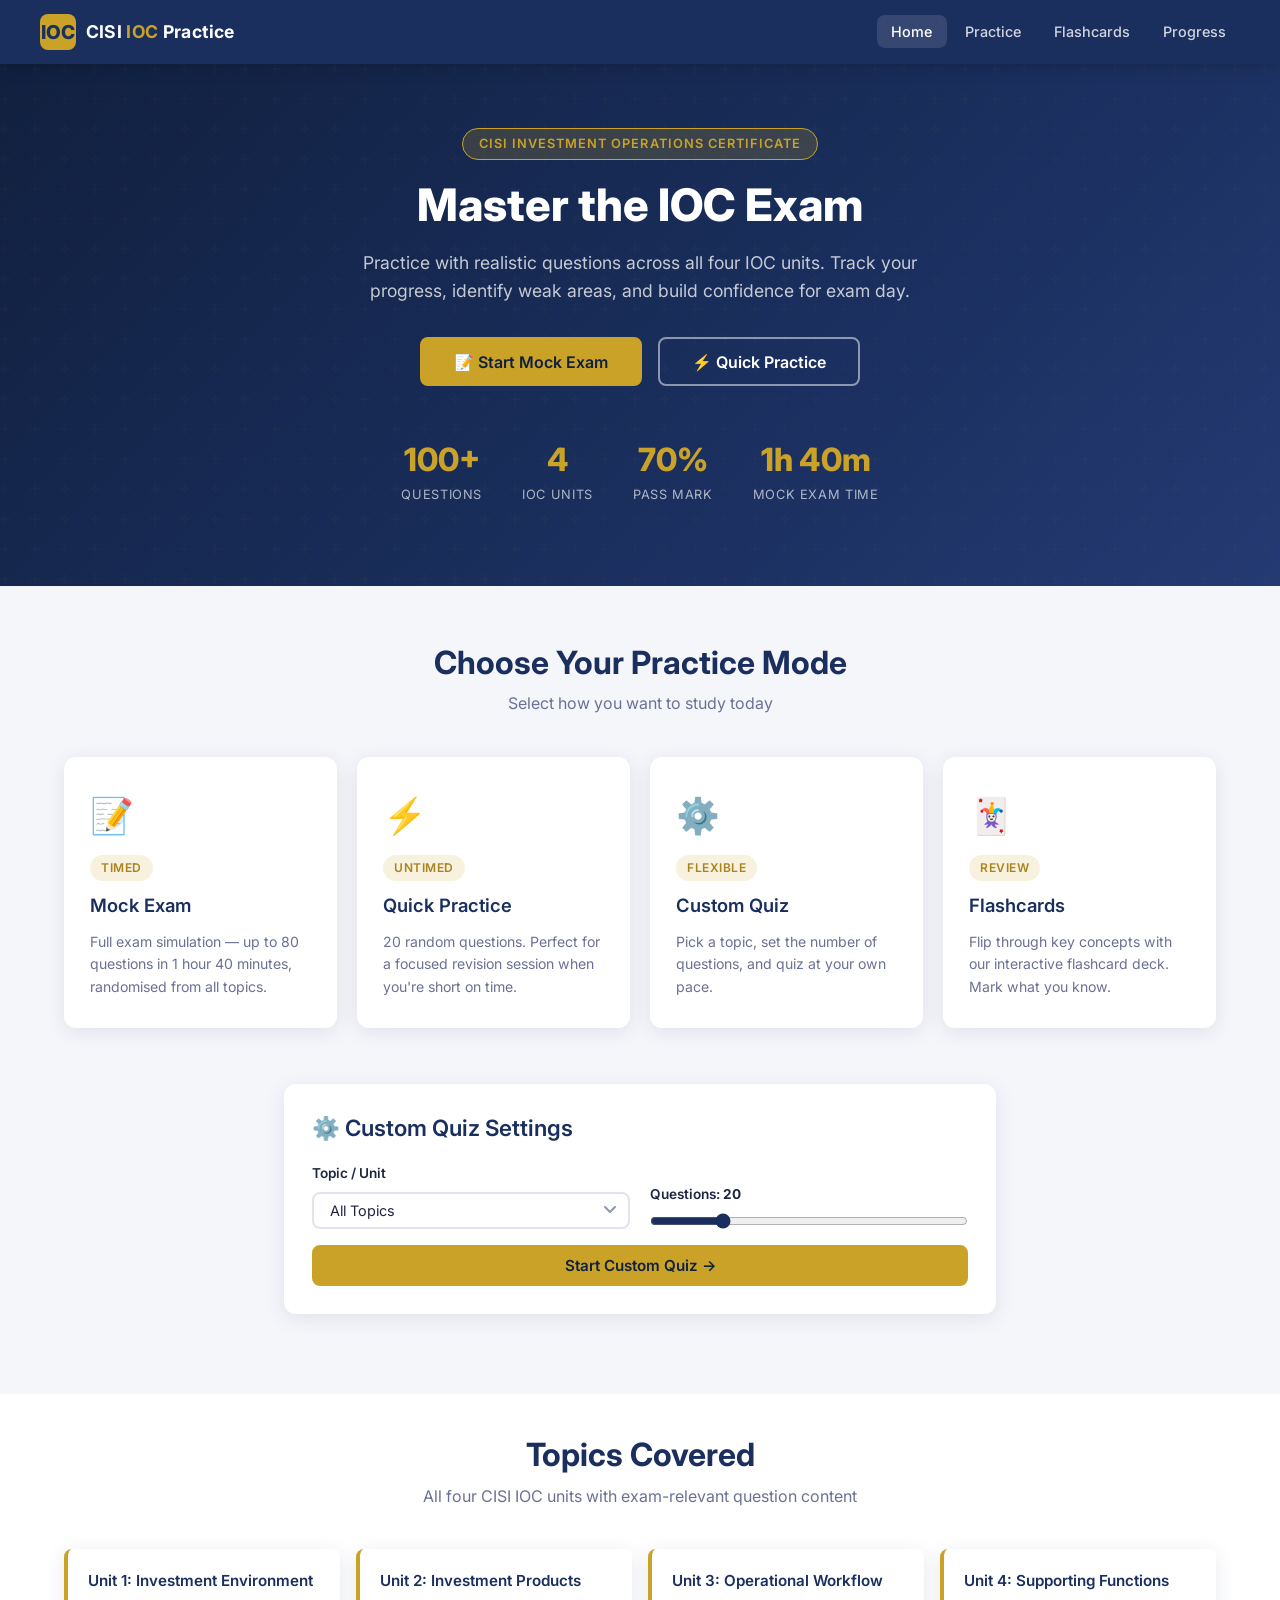
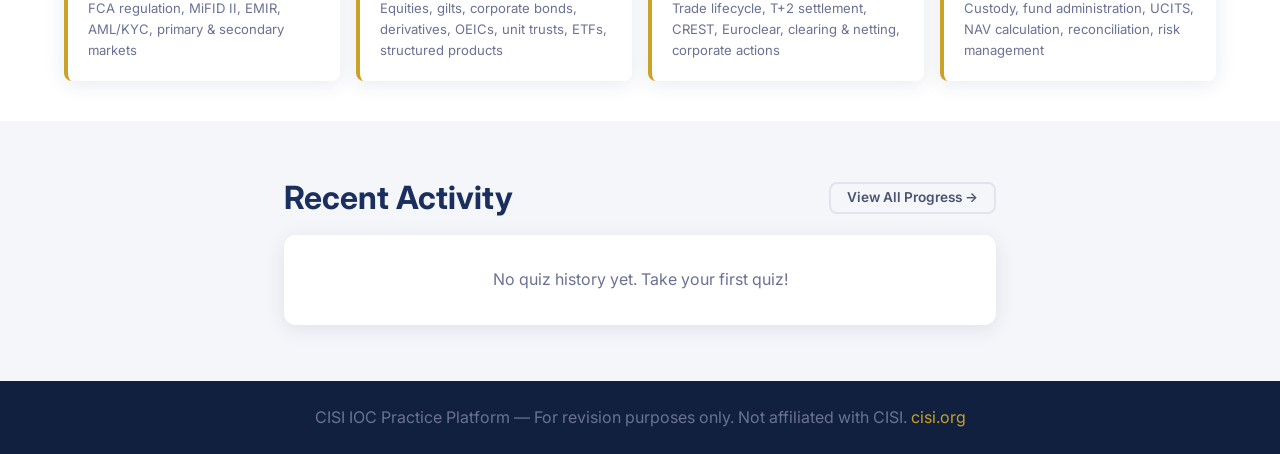
==== commit 5d651acd: "Add 26 April 2026 CISI Operational Risk real exam questions (IDs 76-101) Agent-Logs-Url: https://git" ====
--- a/index.html
+++ b/index.html
@@ -41,7 +41,7 @@
     </div>
     <div class="hero__stats">
       <div class="hero__stat">
-        <div class="hero__stat-value">75+</div>
+        <div class="hero__stat-value">100+</div>
         <div class="hero__stat-label">Questions</div>
       </div>
       <div class="hero__stat">
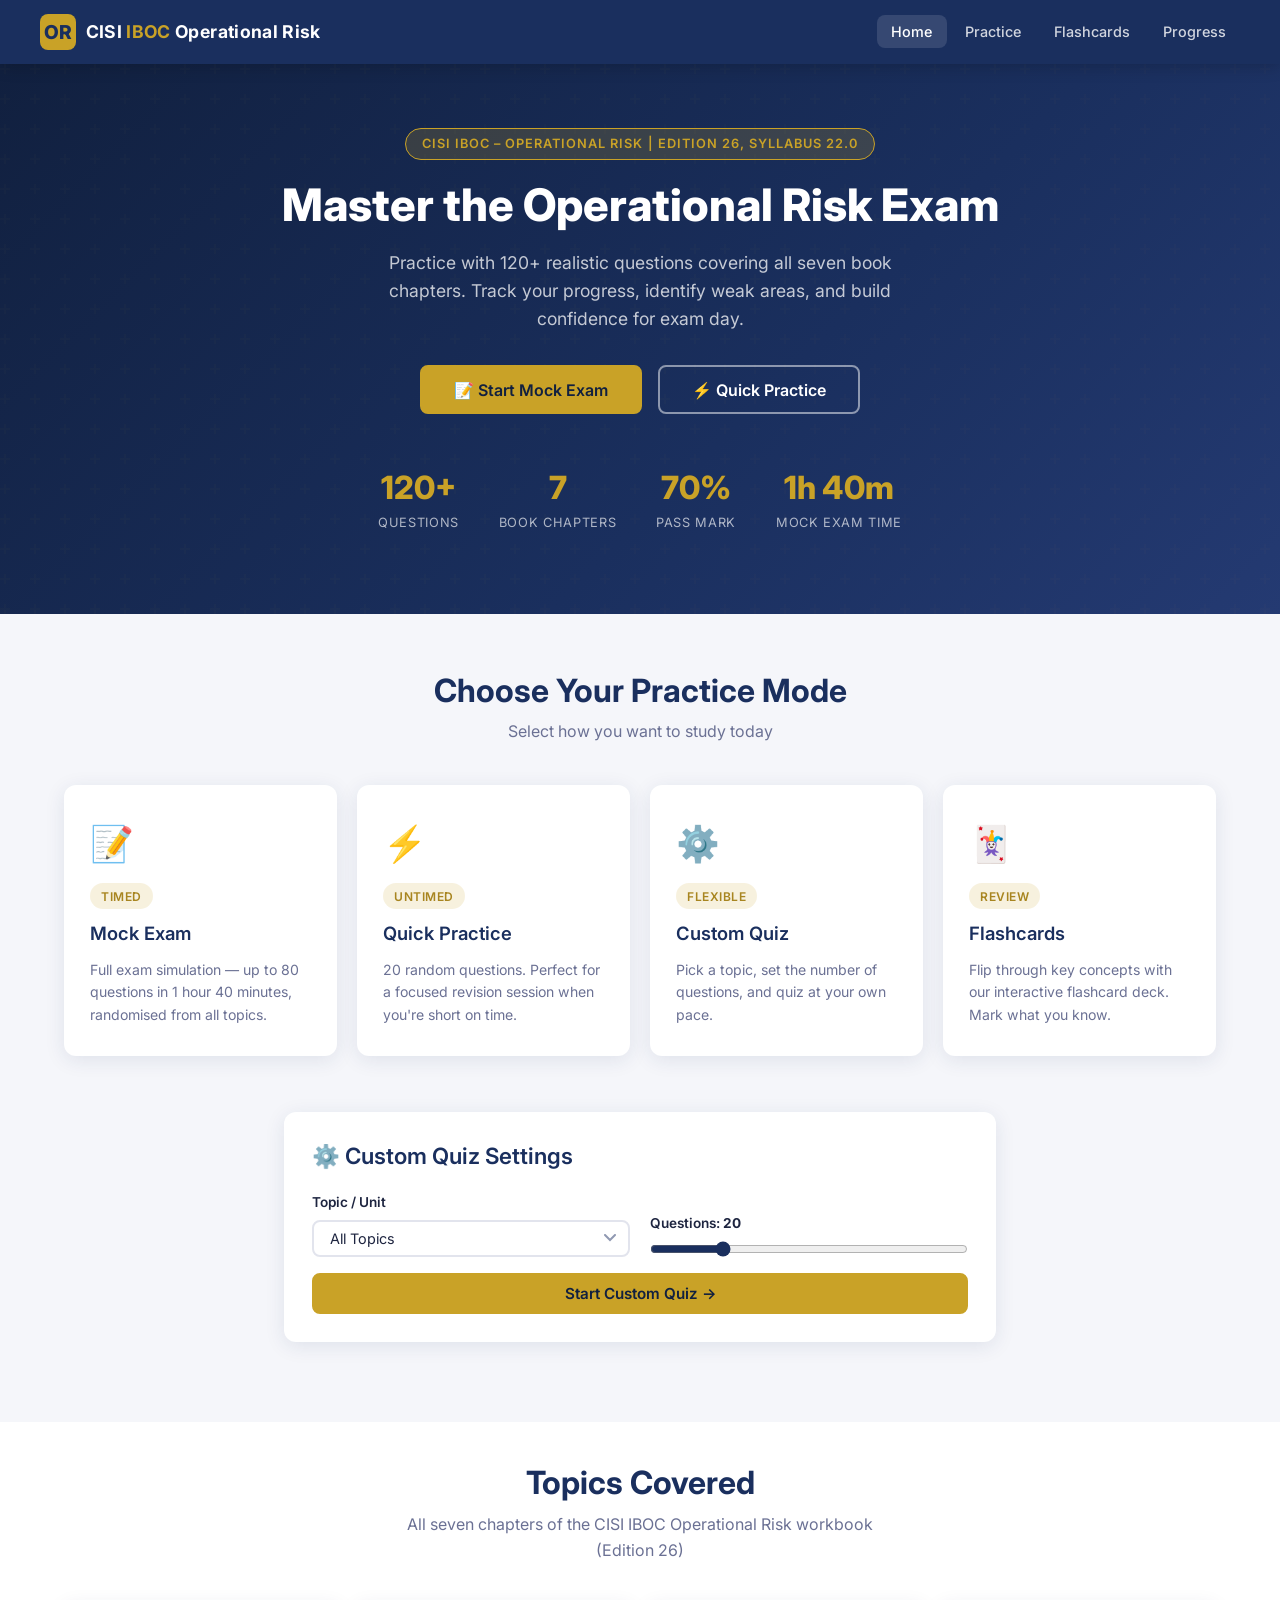
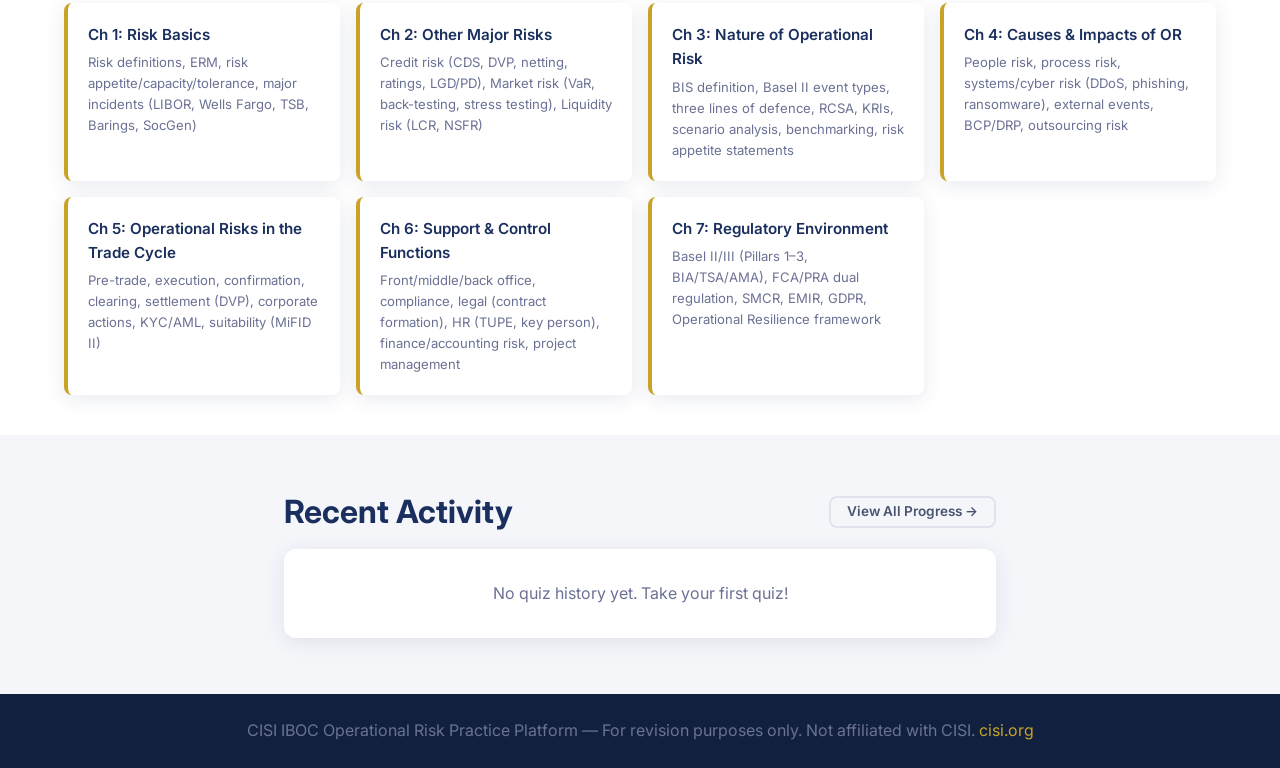
==== commit ace814a4: "Update quiz system with CISI IBOC Operational Risk Edition 26 questions (120 questions across 7 chap" ====
--- a/index.html
+++ b/index.html
@@ -3,8 +3,8 @@
 <head>
   <meta charset="UTF-8">
   <meta name="viewport" content="width=device-width, initial-scale=1.0">
-  <title>CISI IOC Practice Platform</title>
-  <meta name="description" content="Practice questions for the CISI Investment Operations Certificate (IOC) exam. Mock exams, quick practice, flashcards and progress tracking.">
+  <title>CISI IBOC – Operational Risk Practice Platform</title>
+  <meta name="description" content="Practice questions for the CISI Investment & Banking Operations Certificate (IBOC) Operational Risk exam (Edition 26, Syllabus 22.0). Mock exams, quick practice, flashcards and progress tracking.">
   <link rel="stylesheet" href="css/style.css">
   <link rel="icon" href="data:image/svg+xml,<svg xmlns='http://www.w3.org/2000/svg' viewBox='0 0 100 100'><text y='.9em' font-size='90'>📊</text></svg>">
 </head>
@@ -13,9 +13,9 @@
 <!-- ── Navigation ─────────────────────────────────────── -->
 <nav class="navbar" role="navigation" aria-label="Main navigation">
   <div class="navbar__inner">
-    <a href="index.html" class="navbar__brand" aria-label="CISI IOC Home">
-      <div class="navbar__brand-icon" aria-hidden="true">IOC</div>
-      <span class="navbar__brand-text">CISI <span>IOC</span> Practice</span>
+    <a href="index.html" class="navbar__brand" aria-label="CISI IBOC Operational Risk Home">
+      <div class="navbar__brand-icon" aria-hidden="true">OR</div>
+      <span class="navbar__brand-text">CISI <span>IBOC</span> Operational Risk</span>
     </a>
     <ul class="navbar__nav" role="list">
       <li><a href="index.html"     class="navbar__link active" aria-current="page">Home</a></li>
@@ -32,21 +32,21 @@
 <!-- ── Hero ───────────────────────────────────────────── -->
 <header class="hero">
   <div class="container hero__inner">
-    <div class="hero__badge">CISI Investment Operations Certificate</div>
-    <h1>Master the IOC Exam</h1>
-    <p>Practice with realistic questions across all four IOC units. Track your progress, identify weak areas, and build confidence for exam day.</p>
+    <div class="hero__badge">CISI IBOC – Operational Risk | Edition 26, Syllabus 22.0</div>
+    <h1>Master the Operational Risk Exam</h1>
+    <p>Practice with 120+ realistic questions covering all seven book chapters. Track your progress, identify weak areas, and build confidence for exam day.</p>
     <div class="hero__cta">
       <a href="quiz.html?mode=mock" class="btn btn--primary btn--lg">📝 Start Mock Exam</a>
       <a href="quiz.html?mode=quick" class="btn btn--secondary btn--lg">⚡ Quick Practice</a>
     </div>
     <div class="hero__stats">
       <div class="hero__stat">
-        <div class="hero__stat-value">100+</div>
+        <div class="hero__stat-value">120+</div>
         <div class="hero__stat-label">Questions</div>
       </div>
       <div class="hero__stat">
-        <div class="hero__stat-value">4</div>
-        <div class="hero__stat-label">IOC Units</div>
+        <div class="hero__stat-value">7</div>
+        <div class="hero__stat-label">Book Chapters</div>
       </div>
       <div class="hero__stat">
         <div class="hero__stat-value">70%</div>
@@ -123,24 +123,36 @@
     <div class="container">
       <div class="section__header">
         <h2>Topics Covered</h2>
-        <p>All four CISI IOC units with exam-relevant question content</p>
+        <p>All seven chapters of the CISI IBOC Operational Risk workbook (Edition 26)</p>
       </div>
       <div class="topics-list">
         <div class="topic-item">
-          <h4>Unit 1: Investment Environment</h4>
-          <p>FCA regulation, MiFID II, EMIR, AML/KYC, primary &amp; secondary markets</p>
+          <h4>Ch 1: Risk Basics</h4>
+          <p>Risk definitions, ERM, risk appetite/capacity/tolerance, major incidents (LIBOR, Wells Fargo, TSB, Barings, SocGen)</p>
         </div>
         <div class="topic-item">
-          <h4>Unit 2: Investment Products</h4>
-          <p>Equities, gilts, corporate bonds, derivatives, OEICs, unit trusts, ETFs, structured products</p>
+          <h4>Ch 2: Other Major Risks</h4>
+          <p>Credit risk (CDS, DVP, netting, ratings, LGD/PD), Market risk (VaR, back-testing, stress testing), Liquidity risk (LCR, NSFR)</p>
         </div>
         <div class="topic-item">
-          <h4>Unit 3: Operational Workflow</h4>
-          <p>Trade lifecycle, T+2 settlement, CREST, Euroclear, clearing &amp; netting, corporate actions</p>
+          <h4>Ch 3: Nature of Operational Risk</h4>
+          <p>BIS definition, Basel II event types, three lines of defence, RCSA, KRIs, scenario analysis, benchmarking, risk appetite statements</p>
         </div>
         <div class="topic-item">
-          <h4>Unit 4: Supporting Functions</h4>
-          <p>Custody, fund administration, UCITS, NAV calculation, reconciliation, risk management</p>
+          <h4>Ch 4: Causes &amp; Impacts of OR</h4>
+          <p>People risk, process risk, systems/cyber risk (DDoS, phishing, ransomware), external events, BCP/DRP, outsourcing risk</p>
+        </div>
+        <div class="topic-item">
+          <h4>Ch 5: Operational Risks in the Trade Cycle</h4>
+          <p>Pre-trade, execution, confirmation, clearing, settlement (DVP), corporate actions, KYC/AML, suitability (MiFID II)</p>
+        </div>
+        <div class="topic-item">
+          <h4>Ch 6: Support &amp; Control Functions</h4>
+          <p>Front/middle/back office, compliance, legal (contract formation), HR (TUPE, key person), finance/accounting risk, project management</p>
+        </div>
+        <div class="topic-item">
+          <h4>Ch 7: Regulatory Environment</h4>
+          <p>Basel II/III (Pillars 1–3, BIA/TSA/AMA), FCA/PRA dual regulation, SMCR, EMIR, GDPR, Operational Resilience framework</p>
         </div>
       </div>
     </div>
@@ -162,7 +174,7 @@
 
 <!-- ── Footer ─────────────────────────────────────────── -->
 <footer class="footer">
-  <p>CISI IOC Practice Platform &mdash; For revision purposes only. Not affiliated with CISI.
+  <p>CISI IBOC Operational Risk Practice Platform &mdash; For revision purposes only. Not affiliated with CISI.
      <a href="https://www.cisi.org" target="_blank" rel="noopener">cisi.org</a>
   </p>
 </footer>
